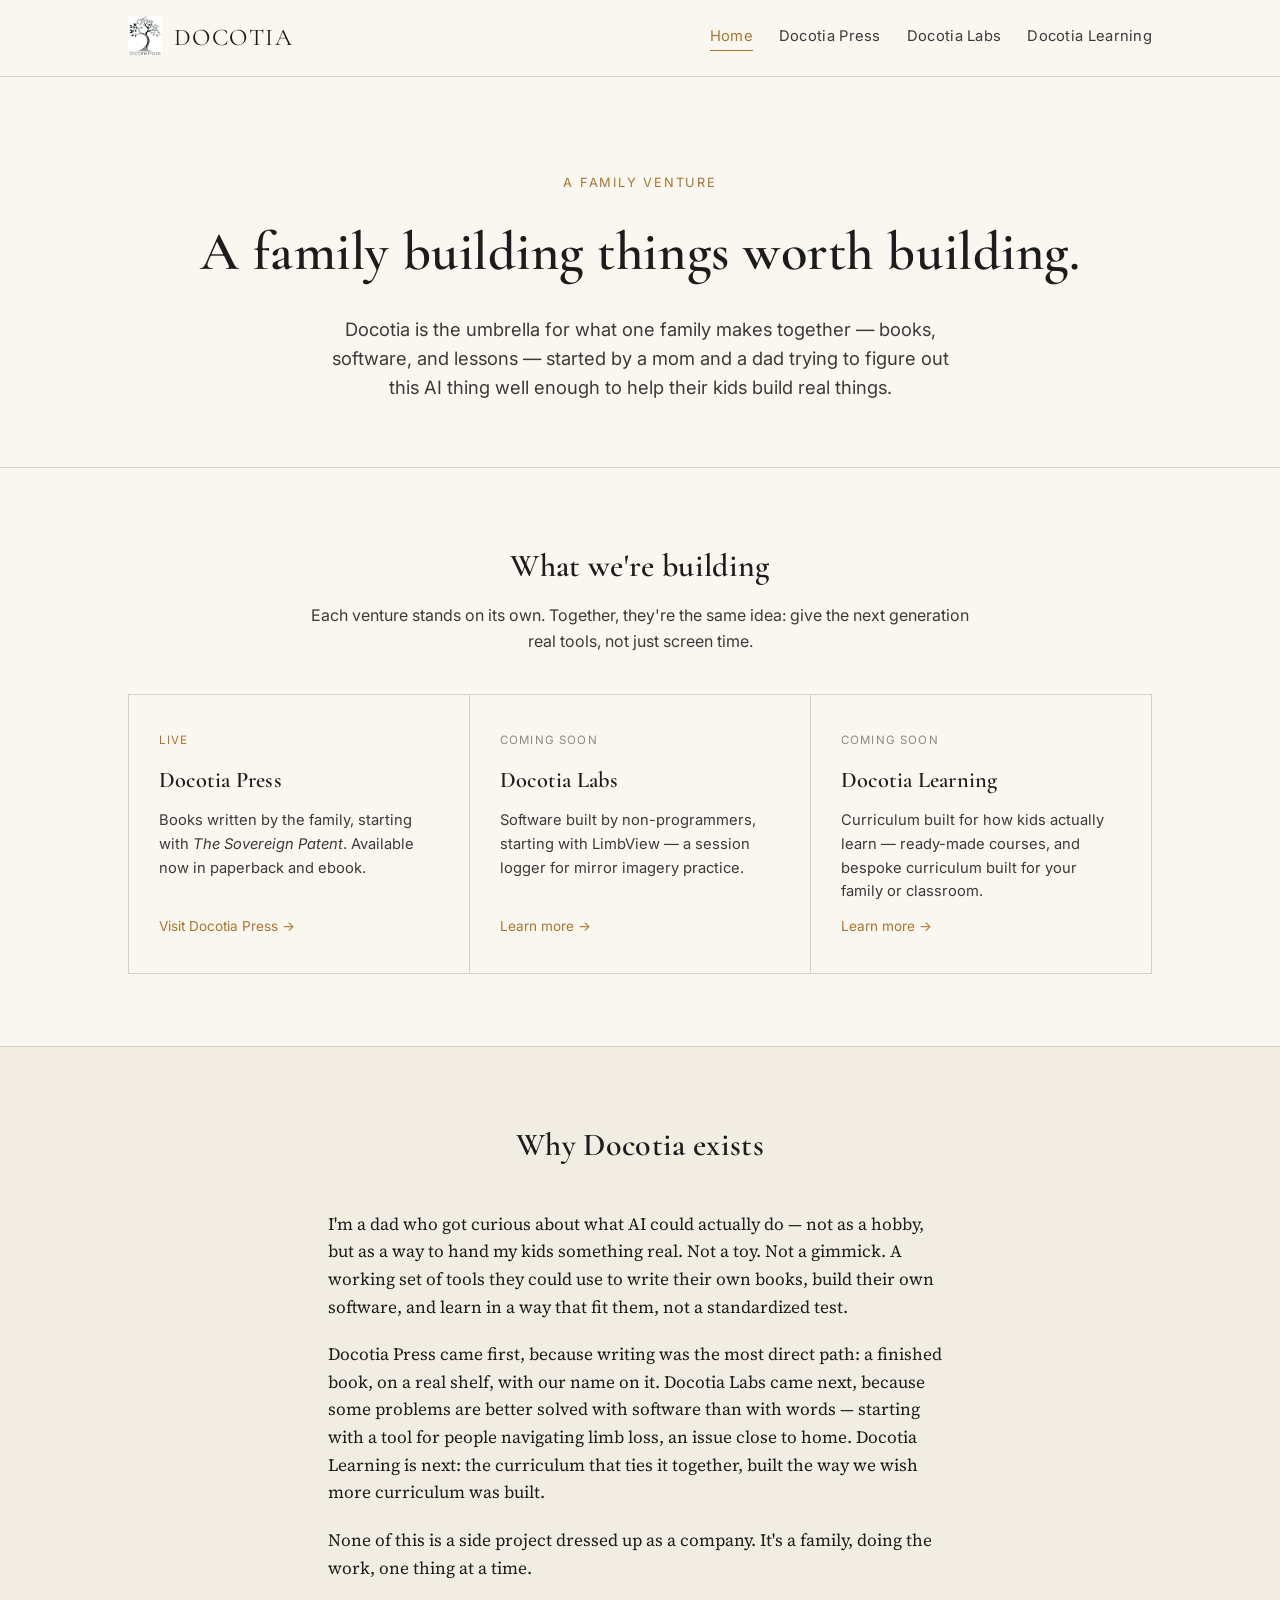
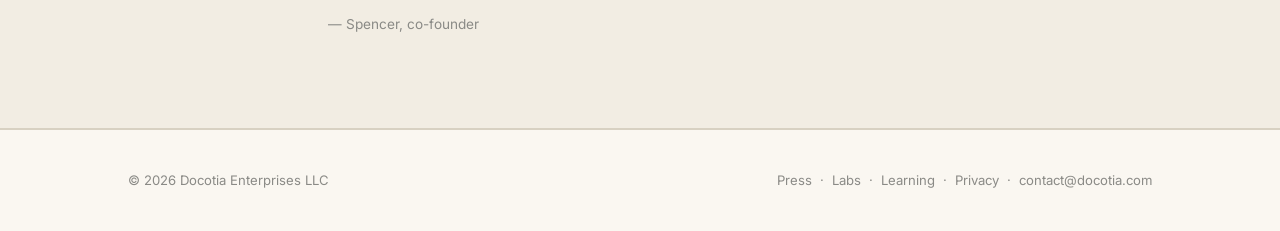
==== index.html @ bf432c5d "Version style.css with a content hash to defeat stale caching The layout fix genuinely deployed but " ====
<!DOCTYPE html>
<html lang="en">
<head>
<meta charset="UTF-8">
<meta name="viewport" content="width=device-width, initial-scale=1.0">
<title>Docotia &mdash; A family building things worth building</title>
<meta name="description" content="Docotia is a family venture: books, apps, and curriculum built by a mom and a dad and their kids, one project at a time.">
<link rel="preconnect" href="https://fonts.googleapis.com">
<link href="https://fonts.googleapis.com/css2?family=Cormorant+Garamond:wght@500;600;700&family=Source+Serif+4:opsz,wght@8..60,400;8..60,600&family=Inter:wght@400;500;600&display=swap" rel="stylesheet">
<link rel="stylesheet" href="style.css?v=16d1c15c">
</head>
<body>

<header class="site">
  <div class="bar">
    <div class="brand">
      <div class="mark"><img src="assets/docotia-press-logo.png" alt="Docotia"></div>
      <span class="name">Docotia</span>
    </div>
    <button class="menu-toggle" id="menuToggle" aria-label="Toggle menu" aria-expanded="false">
      <span></span><span></span><span></span>
    </button>
    <nav class="primary" id="primaryNav">
      <a href="index.html" class="active">Home</a>
      <a href="press.html">Docotia Press</a>
      <a href="labs.html">Docotia Labs</a>
      <a href="learning.html">Docotia Learning</a>
    </nav>
  </div>
</header>

<section class="hero">
  <div class="wrap">
    <span class="tag">A family venture</span>
    <h1>A family building things worth building.</h1>
    <p class="lede">Docotia is the umbrella for what one family makes together &mdash; books, software, and lessons &mdash; started by a mom and a dad trying to figure out this AI thing well enough to help their kids build real things.</p>
  </div>
</section>

<section>
  <div class="wrap">
    <div class="section-head">
      <h2>What we're building</h2>
      <p>Each venture stands on its own. Together, they're the same idea: give the next generation real tools, not just screen time.</p>
    </div>
    <div class="ventures">
      <div class="venture">
        <span class="status live">Live</span>
        <h3>Docotia Press</h3>
        <p>Books written by the family, starting with <em>The Sovereign Patent</em>. Available now in paperback and ebook.</p>
        <a class="go" href="press.html">Visit Docotia Press &rarr;</a>
      </div>
      <div class="venture">
        <span class="status">Coming soon</span>
        <h3>Docotia Labs</h3>
        <p>Software built by non-programmers, starting with LimbView &mdash; a session logger for mirror imagery practice.</p>
        <a class="go" href="labs.html">Learn more &rarr;</a>
      </div>
      <div class="venture">
        <span class="status">Coming soon</span>
        <h3>Docotia Learning</h3>
        <p>Curriculum built for how kids actually learn &mdash; ready-made courses, and bespoke curriculum built for your family or classroom.</p>
        <a class="go" href="learning.html">Learn more &rarr;</a>
      </div>
    </div>
  </div>
</section>

<section class="alt">
  <div class="wrap story">
    <div class="section-head">
      <h2>Why Docotia exists</h2>
    </div>
    <p>I'm a dad who got curious about what AI could actually do &mdash; not as a hobby, but as a way to hand my kids something real. Not a toy. Not a gimmick. A working set of tools they could use to write their own books, build their own software, and learn in a way that fit them, not a standardized test.</p>
    <p>Docotia Press came first, because writing was the most direct path: a finished book, on a real shelf, with our name on it. Docotia Labs came next, because some problems are better solved with software than with words &mdash; starting with a tool for people navigating limb loss, an issue close to home. Docotia Learning is next: the curriculum that ties it together, built the way we wish more curriculum was built.</p>
    <p>None of this is a side project dressed up as a company. It's a family, doing the work, one thing at a time.</p>
    <p class="signoff">&mdash; Spencer, co-founder</p>
  </div>
</section>

<footer class="site">
  <div class="wrap">
    <span>&copy; 2026 Docotia Enterprises LLC</span>
    <span>
      <a href="press.html">Press</a> &nbsp;&middot;&nbsp;
      <a href="labs.html">Labs</a> &nbsp;&middot;&nbsp;
      <a href="learning.html">Learning</a> &nbsp;&middot;&nbsp;
      <a href="privacy.html">Privacy</a> &nbsp;&middot;&nbsp;
      <a href="mailto:contact@docotia.com">contact@docotia.com</a>
    </span>
  </div>
</footer>

<script>
const menuToggle = document.getElementById('menuToggle');
const primaryNav = document.getElementById('primaryNav');
menuToggle.addEventListener('click', () => {
  const isOpen = primaryNav.classList.toggle('open');
  menuToggle.classList.toggle('open', isOpen);
  menuToggle.setAttribute('aria-expanded', isOpen);
});
primaryNav.querySelectorAll('a').forEach(a => a.addEventListener('click', () => {
  primaryNav.classList.remove('open');
  menuToggle.classList.remove('open');
  menuToggle.setAttribute('aria-expanded', 'false');
}));
</script>
</body>
</html>
---- style.css ----
:root{
  --paper:#faf7f1;
  --paper-dim:#f2ede3;
  --ink:#1c1c1c;
  --ink-soft:#3a3a38;
  --line:#d8d1c2;
  --gray:#8a8a86;
  --gold:#a9752f;
  --gold-dim:#c79a5c;
  --max:1080px;
}

*{box-sizing:border-box;}
html{scroll-behavior:smooth;}
body{
  margin:0;
  background:var(--paper);
  color:var(--ink);
  font-family:'Source Serif 4','Georgia',serif;
  line-height:1.6;
  -webkit-font-smoothing:antialiased;
}
h1,h2,h3,.wordmark{
  font-family:'Cormorant Garamond','Georgia',serif;
  font-weight:600;
  letter-spacing:.01em;
}
.sans{font-family:'Inter','Helvetica Neue',sans-serif;}
a{color:var(--gold);text-decoration:none;}
a:hover{color:var(--ink);}
img{max-width:100%;display:block;}

.wrap{max-width:var(--max);margin:0 auto;padding:0 28px;}

/* ---- Header ---- */
header.site{
  border-bottom:1px solid var(--line);
  background:var(--paper);
  position:sticky;top:0;z-index:20;
}
header.site .bar{
  display:flex;align-items:center;justify-content:space-between;
  padding:16px 28px;max-width:var(--max);margin:0 auto;
}
.brand{display:flex;align-items:center;gap:12px;}
.brand .mark{
  width:34px;height:44px;overflow:hidden;position:relative;
}
.brand .mark img{
  width:34px;height:auto;position:absolute;top:-1px;left:0;
}
.brand .name{
  font-family:'Cormorant Garamond',serif;
  font-size:1.5rem;letter-spacing:.06em;
  text-transform:uppercase;color:var(--ink);
}
nav.primary{display:flex;gap:26px;font-family:'Inter',sans-serif;font-size:.92rem;letter-spacing:.02em;}
nav.primary a{color:var(--ink-soft);}
nav.primary a.active{color:var(--gold);border-bottom:1px solid var(--gold);padding-bottom:2px;}

.menu-toggle{
  display:none;
  background:none;border:none;cursor:pointer;
  width:40px;height:40px;
  padding:8px;
  flex-direction:column;justify-content:center;gap:5px;
}
.menu-toggle span{
  display:block;height:2px;width:100%;background:var(--ink);
  transition:transform .2s ease, opacity .2s ease;
}
.menu-toggle.open span:nth-child(1){transform:translateY(7px) rotate(45deg);}
.menu-toggle.open span:nth-child(2){opacity:0;}
.menu-toggle.open span:nth-child(3){transform:translateY(-7px) rotate(-45deg);}

@media (max-width:720px){
  .menu-toggle{display:flex;}
  nav.primary{
    position:fixed;top:67px;left:0;right:0;bottom:0;
    background:var(--paper);
    flex-direction:column;
    gap:0;
    padding:8px 0;
    transform:translateY(-8px);
    opacity:0;
    visibility:hidden;
    pointer-events:none;
    transition:opacity .18s ease, transform .18s ease;
    z-index:19;
  }
  nav.primary.open{
    opacity:1;
    visibility:visible;
    pointer-events:auto;
    transform:translateY(0);
  }
  nav.primary a{
    padding:18px 28px;
    border-bottom:1px solid var(--line);
    font-size:1.05rem;
  }
  nav.primary a.active{border-bottom:1px solid var(--line);}
}

/* ---- Hero ---- */
.hero{
  padding:96px 0 64px;
  text-align:center;
  border-bottom:1px solid var(--line);
}
.hero .mark-big{width:120px;margin:0 auto 28px;}
.hero h1{
  font-size:clamp(2.2rem,5vw,3.4rem);
  margin:0 0 18px;
  color:var(--ink);
}
.hero p.lede{
  font-family:'Inter',sans-serif;
  font-size:1.15rem;
  color:var(--ink-soft);
  max-width:640px;margin:0 auto;
}
.hero .tag{
  font-family:'Inter',sans-serif;
  font-size:.8rem;letter-spacing:.14em;text-transform:uppercase;
  color:var(--gold);margin-bottom:16px;display:block;
}

/* ---- Sections ---- */
section{padding:72px 0;}
section.alt{background:var(--paper-dim);border-top:1px solid var(--line);border-bottom:1px solid var(--line);}
.section-head{max-width:680px;margin:0 auto 40px;text-align:center;}
.section-head h2{font-size:2rem;margin:0 0 12px;}
.section-head p{font-family:'Inter',sans-serif;color:var(--ink-soft);margin:0;}

/* ---- Ventures grid (Home) ---- */
.ventures{
  display:grid;grid-template-columns:repeat(3,1fr);gap:1px;
  background:var(--line);border:1px solid var(--line);
}
.venture{
  background:var(--paper);padding:36px 30px;
  display:flex;flex-direction:column;gap:12px;
}
.venture h3{font-size:1.4rem;margin:0;}
.venture p{font-family:'Inter',sans-serif;font-size:.92rem;color:var(--ink-soft);margin:0;flex:1;}
.venture .status{
  font-family:'Inter',sans-serif;font-size:.72rem;letter-spacing:.1em;text-transform:uppercase;
  color:var(--gray);
}
.venture .status.live{color:var(--gold);}
.venture a.go{font-family:'Inter',sans-serif;font-size:.85rem;}

@media (max-width:820px){
  .ventures{grid-template-columns:1fr;}
}

/* ---- Story block ---- */
.story{max-width:680px;margin:0 auto;}
.story p{margin:0 0 20px;font-size:1.08rem;}
.story .signoff{
  font-family:'Inter',sans-serif;font-size:.85rem;color:var(--gray);
  margin-top:32px;
}

/* ---- Press page ---- */
.book-layout{
  display:grid;grid-template-columns:280px 1fr;gap:56px;align-items:start;
}
.book-cover{
  border:1px solid var(--line);padding:18px;background:#fff;
}
.book-cover img{width:100%;}
.book-meta{font-family:'Inter',sans-serif;}
.book-meta h2{font-family:'Cormorant Garamond',serif;font-size:2.4rem;margin:0 0 4px;}
.book-meta .by{color:var(--gray);margin-bottom:22px;font-size:.95rem;}
.book-meta p{font-size:1rem;color:var(--ink-soft);}
.buy-row{display:flex;gap:14px;margin:26px 0 8px;flex-wrap:wrap;}
.btn{
  font-family:'Inter',sans-serif;font-size:.85rem;letter-spacing:.03em;
  padding:12px 22px;border:1px solid var(--ink);color:var(--ink);
  transition:.15s ease;
}
.btn:hover{background:var(--ink);color:var(--paper);}
.btn.primary{background:var(--gold);border-color:var(--gold);color:#fff;}
.btn.primary:hover{background:var(--ink);border-color:var(--ink);}

.video-wrap{
  position:relative;padding-bottom:56.25%;height:0;overflow:hidden;
  border:1px solid var(--line);margin-top:56px;
}
.video-wrap iframe{position:absolute;top:0;left:0;width:100%;height:100%;border:0;}

@media (max-width:760px){
  .book-layout{grid-template-columns:1fr;}
  .book-cover{max-width:240px;margin:0 auto;}
}

/* ---- App page: portrait video beside intro copy ---- */
.app-layout{
  display:grid;grid-template-columns:clamp(340px,50%,560px) 1fr;gap:48px;align-items:start;
}
/* Size a 9:16 video to the larger of the column width and a height that
   still fits on screen, so the whole clip is visible without scrolling. */
.video-portrait{
  position:relative;
  aspect-ratio:9/16;
  width:min(100%, calc(84vh * 0.5625));
  margin:0 auto;
  overflow:hidden;
  border:1px solid var(--line);background:#000;
}
.video-portrait iframe{position:absolute;top:0;left:0;width:100%;height:100%;border:0;}
.video-caption{
  font-family:'Inter',sans-serif;font-size:.8rem;color:var(--gray);
  margin:12px 0 0;text-align:center;
}

@media (max-width:860px){
  .app-layout{grid-template-columns:1fr;gap:36px;}
  .video-portrait{max-width:420px;margin:0 auto;}
}

/* ---- Coming soon pages ---- */
.coming-soon{
  text-align:center;padding:100px 0;
}
.coming-soon .mark-big{width:100px;margin:0 auto 30px;opacity:.9;}
.coming-soon .tag{
  font-family:'Inter',sans-serif;font-size:.78rem;letter-spacing:.16em;text-transform:uppercase;
  color:var(--gold);display:block;margin-bottom:18px;
}
.coming-soon h1{font-size:2.6rem;margin:0 0 16px;}
.coming-soon p{font-family:'Inter',sans-serif;color:var(--ink-soft);max-width:560px;margin:0 auto 30px;}
.notify{
  font-family:'Inter',sans-serif;font-size:.9rem;color:var(--gray);
  border-top:1px solid var(--line);padding-top:24px;margin-top:24px;display:inline-block;
}

/* ---- Context / quote block ---- */
.context-block{max-width:680px;margin:0 auto;text-align:left;}
.context-block h2{font-size:1.7rem;margin:0 0 18px;text-align:center;}
.context-block p{margin:0 0 18px;}
.context-block blockquote{
  margin:28px 0;padding:20px 26px;
  border-left:3px solid var(--gold);
  background:var(--paper-dim);
  font-style:italic;color:var(--ink-soft);
}
.context-block blockquote p{margin:0 0 10px;}
.context-block blockquote p:last-child{margin-bottom:0;}
.context-block .attribution{
  font-family:'Inter',sans-serif;font-size:.82rem;color:var(--gray);
  font-style:normal;text-align:right;display:block;margin-top:12px;
}
.context-block .cite-link{color:var(--gold);}

/* ---- Footer ---- */
footer.site{
  border-top:1px solid var(--line);
  padding:40px 0;
  font-family:'Inter',sans-serif;font-size:.82rem;color:var(--gray);
}
footer.site .wrap{display:flex;justify-content:space-between;align-items:center;flex-wrap:wrap;gap:14px;}
footer.site a{color:var(--gray);}
footer.site a:hover{color:var(--ink);}
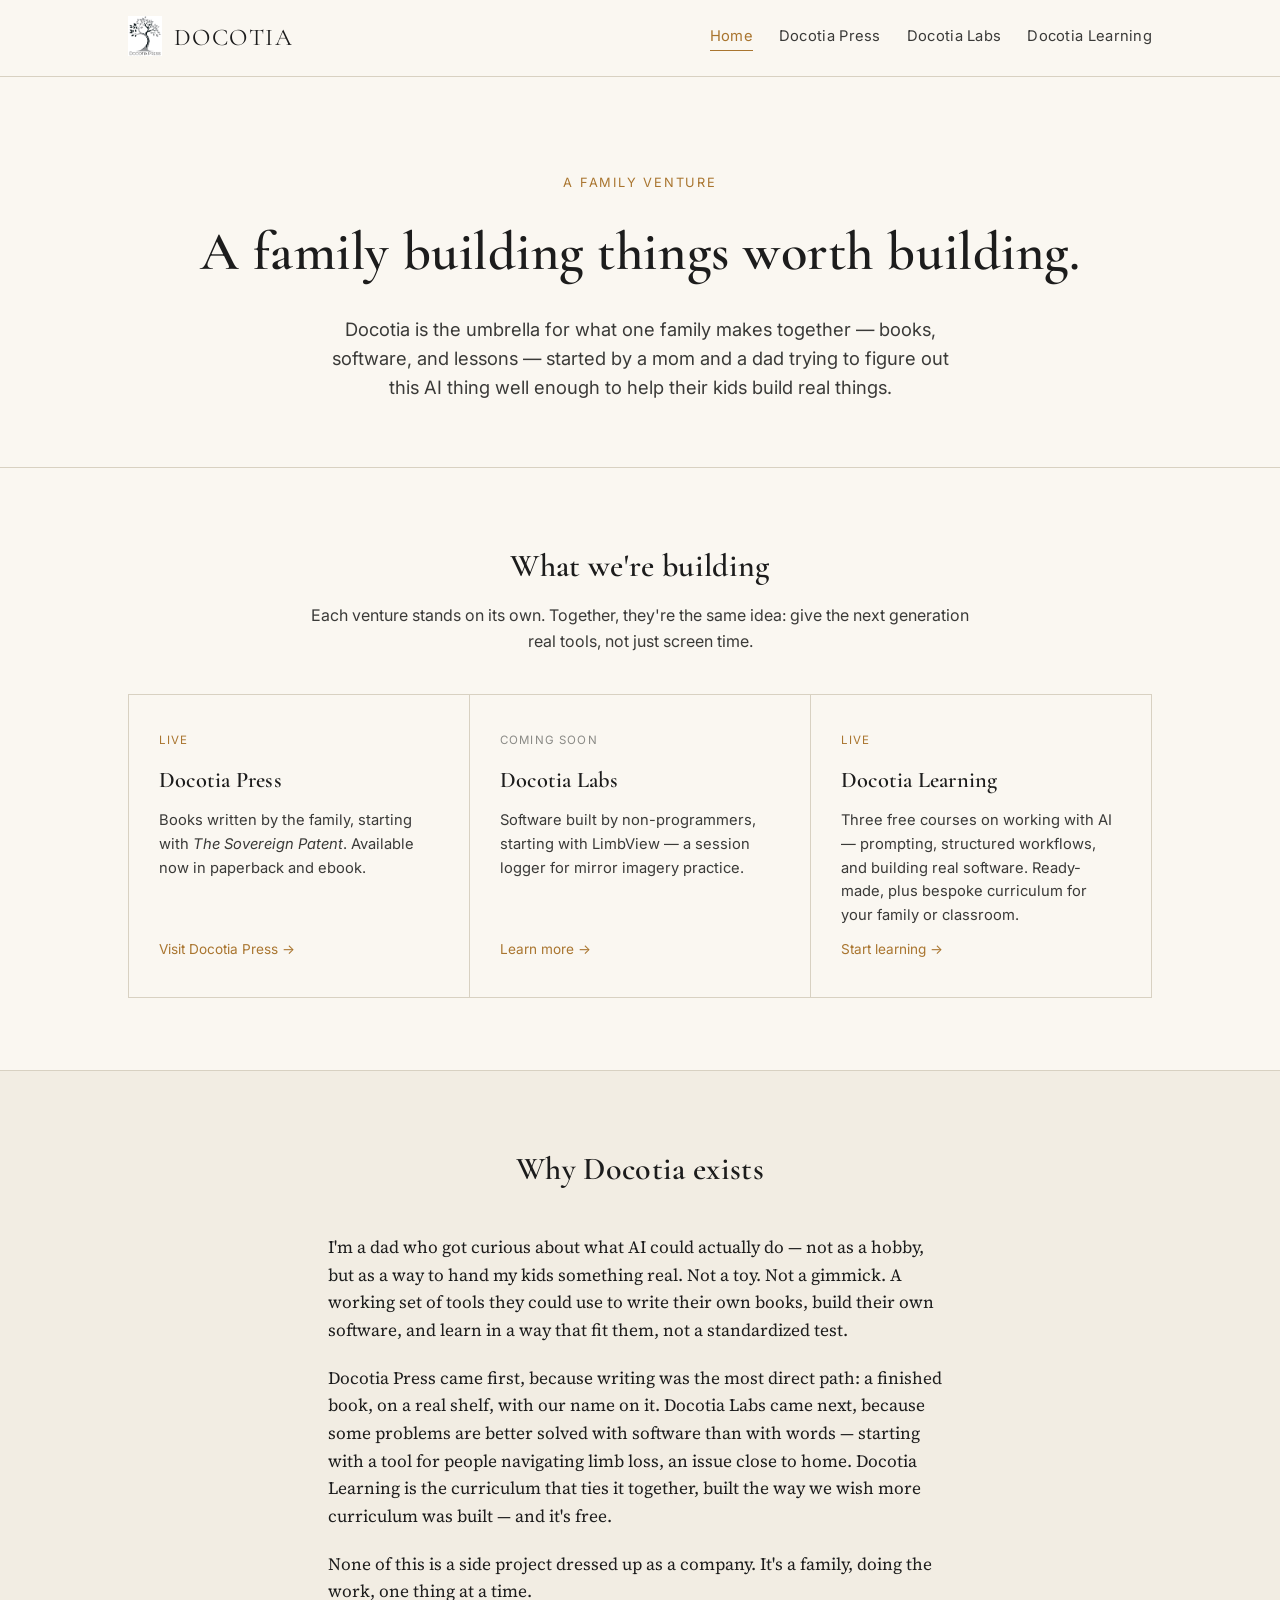
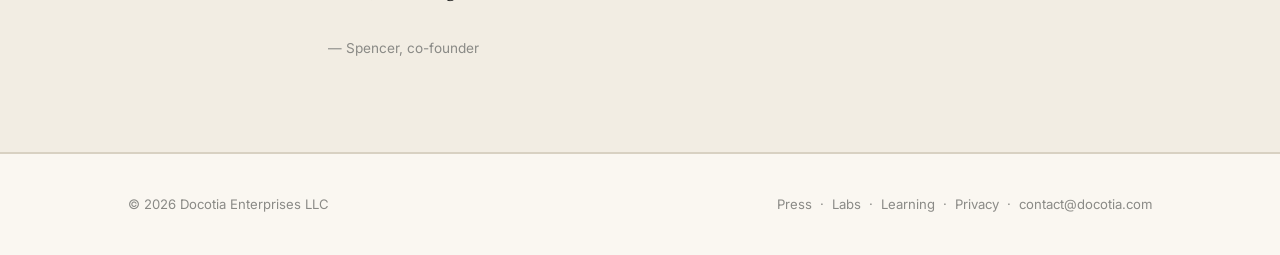
==== commit 10516b33: "Mark Docotia Learning as Live on the home page - Status badge changed from Coming soon to Live - Car" ====
--- a/index.html
+++ b/index.html
@@ -7,7 +7,7 @@
 <meta name="description" content="Docotia is a family venture: books, apps, and curriculum built by a mom and a dad and their kids, one project at a time.">
 <link rel="preconnect" href="https://fonts.googleapis.com">
 <link href="https://fonts.googleapis.com/css2?family=Cormorant+Garamond:wght@500;600;700&family=Source+Serif+4:opsz,wght@8..60,400;8..60,600&family=Inter:wght@400;500;600&display=swap" rel="stylesheet">
-<link rel="stylesheet" href="style.css?v=16d1c15c">
+<link rel="stylesheet" href="style.css?v=c7f7449a">
 </head>
 <body>
 
@@ -24,7 +24,7 @@
       <a href="index.html" class="active">Home</a>
       <a href="press.html">Docotia Press</a>
       <a href="labs.html">Docotia Labs</a>
-      <a href="learning.html">Docotia Learning</a>
+      <a href="learn/index.html">Docotia Learning</a>
     </nav>
   </div>
 </header>
@@ -57,10 +57,10 @@
         <a class="go" href="labs.html">Learn more &rarr;</a>
       </div>
       <div class="venture">
-        <span class="status">Coming soon</span>
+        <span class="status live">Live</span>
         <h3>Docotia Learning</h3>
-        <p>Curriculum built for how kids actually learn &mdash; ready-made courses, and bespoke curriculum built for your family or classroom.</p>
-        <a class="go" href="learning.html">Learn more &rarr;</a>
+        <p>Three free courses on working with AI &mdash; prompting, structured workflows, and building real software. Ready-made, plus bespoke curriculum for your family or classroom.</p>
+        <a class="go" href="learn/index.html">Start learning &rarr;</a>
       </div>
     </div>
   </div>
@@ -72,7 +72,7 @@
       <h2>Why Docotia exists</h2>
     </div>
     <p>I'm a dad who got curious about what AI could actually do &mdash; not as a hobby, but as a way to hand my kids something real. Not a toy. Not a gimmick. A working set of tools they could use to write their own books, build their own software, and learn in a way that fit them, not a standardized test.</p>
-    <p>Docotia Press came first, because writing was the most direct path: a finished book, on a real shelf, with our name on it. Docotia Labs came next, because some problems are better solved with software than with words &mdash; starting with a tool for people navigating limb loss, an issue close to home. Docotia Learning is next: the curriculum that ties it together, built the way we wish more curriculum was built.</p>
+    <p>Docotia Press came first, because writing was the most direct path: a finished book, on a real shelf, with our name on it. Docotia Labs came next, because some problems are better solved with software than with words &mdash; starting with a tool for people navigating limb loss, an issue close to home. Docotia Learning is the curriculum that ties it together, built the way we wish more curriculum was built &mdash; and it's free.</p>
     <p>None of this is a side project dressed up as a company. It's a family, doing the work, one thing at a time.</p>
     <p class="signoff">&mdash; Spencer, co-founder</p>
   </div>
@@ -84,7 +84,7 @@
     <span>
       <a href="press.html">Press</a> &nbsp;&middot;&nbsp;
       <a href="labs.html">Labs</a> &nbsp;&middot;&nbsp;
-      <a href="learning.html">Learning</a> &nbsp;&middot;&nbsp;
+      <a href="learn/index.html">Learning</a> &nbsp;&middot;&nbsp;
       <a href="privacy.html">Privacy</a> &nbsp;&middot;&nbsp;
       <a href="mailto:contact@docotia.com">contact@docotia.com</a>
     </span>
--- a/style.css
+++ b/style.css
@@ -198,15 +198,18 @@
 
 /* ---- App page: portrait video beside intro copy ---- */
 .app-layout{
-  display:grid;grid-template-columns:clamp(340px,50%,560px) 1fr;gap:48px;align-items:start;
-}
-/* Size a 9:16 video to the larger of the column width and a height that
-   still fits on screen, so the whole clip is visible without scrolling. */
+  display:grid;grid-template-columns:auto 1fr;gap:48px;align-items:start;
+}
+/* A 9:16 video's width is always 0.5625x its height, so in a side-by-side
+   layout it is height-limited: sizing by column width alone makes it taller
+   than the screen. Size it by viewport height instead, but clamp a floor and
+   ceiling so it is never unusably small on a short window and never absurdly
+   wide on a tall one. The `auto` grid column then shrinks to the video, so
+   there is no dead gap between the video and the copy. */
 .video-portrait{
   position:relative;
   aspect-ratio:9/16;
-  width:min(100%, calc(84vh * 0.5625));
-  margin:0 auto;
+  width:clamp(380px, calc(84vh * 0.5625), 560px);
   overflow:hidden;
   border:1px solid var(--line);background:#000;
 }
@@ -216,9 +219,9 @@
   margin:12px 0 0;text-align:center;
 }
 
-@media (max-width:860px){
+@media (max-width:900px){
   .app-layout{grid-template-columns:1fr;gap:36px;}
-  .video-portrait{max-width:420px;margin:0 auto;}
+  .video-portrait{width:clamp(300px, 84vw, 440px);margin:0 auto;}
 }
 
 /* ---- Coming soon pages ---- */
@@ -264,3 +267,124 @@
 footer.site .wrap{display:flex;justify-content:space-between;align-items:center;flex-wrap:wrap;gap:14px;}
 footer.site a{color:var(--gray);}
 footer.site a:hover{color:var(--ink);}
+
+/* ---- Learning hub ---- */
+.learning-hero{
+  text-align:center;padding:80px 0 56px;
+  border-bottom:1px solid var(--line);
+}
+.learning-hero .tag{
+  font-family:'Inter',sans-serif;font-size:.78rem;letter-spacing:.16em;
+  text-transform:uppercase;color:var(--gold);display:block;margin-bottom:16px;
+}
+.learning-hero h1{font-size:clamp(2rem,4.5vw,3rem);margin:0 0 16px;}
+.learning-hero p{
+  font-family:'Inter',sans-serif;color:var(--ink-soft);
+  max-width:620px;margin:0 auto;font-size:1.05rem;
+}
+.course-cards{
+  display:grid;grid-template-columns:repeat(3,1fr);gap:24px;
+  max-width:var(--max);margin:0 auto;padding:56px 28px;
+}
+.course-card{
+  border:1px solid var(--line);background:var(--paper);
+  padding:32px 28px;display:flex;flex-direction:column;gap:14px;
+  transition:border-color .15s ease;
+}
+.course-card:hover{border-color:var(--gold);}
+.course-card .num{
+  font-family:'Inter',sans-serif;font-size:.72rem;letter-spacing:.12em;
+  text-transform:uppercase;color:var(--gold);
+}
+.course-card h3{font-size:1.35rem;margin:0;}
+.course-card p{
+  font-family:'Inter',sans-serif;font-size:.9rem;color:var(--ink-soft);
+  margin:0;flex:1;
+}
+.course-card .meta{
+  font-family:'Inter',sans-serif;font-size:.78rem;color:var(--gray);
+  display:flex;justify-content:space-between;align-items:center;
+}
+.course-card a.go{
+  font-family:'Inter',sans-serif;font-size:.85rem;color:var(--gold);
+  text-decoration:none;
+}
+.course-card a.go:hover{color:var(--ink);}
+@media (max-width:820px){
+  .course-cards{grid-template-columns:1fr;}
+}
+
+/* ---- Course page ---- */
+.course-header{
+  text-align:center;padding:72px 0 48px;
+  border-bottom:1px solid var(--line);
+}
+.course-header .tag{
+  font-family:'Inter',sans-serif;font-size:.75rem;letter-spacing:.14em;
+  text-transform:uppercase;color:var(--gold);display:block;margin-bottom:14px;
+}
+.course-header h1{font-size:clamp(1.8rem,4vw,2.6rem);margin:0 0 12px;}
+.course-header .subtitle{
+  font-family:'Inter',sans-serif;color:var(--ink-soft);
+  font-size:1.05rem;margin:0 0 8px;
+}
+.course-header .updated{
+  font-family:'Inter',sans-serif;font-size:.78rem;color:var(--gray);
+}
+.course-body{
+  max-width:720px;margin:0 auto;padding:48px 28px 72px;
+}
+.course-body h2{
+  font-size:1.5rem;margin:48px 0 16px;
+  padding-bottom:8px;border-bottom:1px solid var(--line);
+}
+.course-body h2:first-child{margin-top:0;}
+.course-body h3{
+  font-size:1.2rem;margin:32px 0 12px;
+}
+.course-body p{margin:0 0 16px;font-size:1.05rem;}
+.course-body ul,.course-body ol{
+  margin:0 0 16px;padding-left:24px;
+}
+.course-body li{margin-bottom:8px;}
+.course-body strong{font-weight:600;}
+.course-body em{font-style:italic;}
+.course-body a{color:var(--gold);text-decoration:underline;}
+.course-body a:hover{color:var(--ink);}
+.course-body hr{
+  border:none;border-top:1px solid var(--line);
+  margin:40px 0;
+}
+.course-body blockquote{
+  margin:24px 0;padding:16px 22px;
+  border-left:3px solid var(--gold);
+  background:var(--paper-dim);
+  font-style:italic;color:var(--ink-soft);
+}
+.course-body blockquote p{margin:0 0 8px;font-size:1rem;}
+.course-body blockquote p:last-child{margin-bottom:0;}
+.course-body .divider{
+  text-align:center;color:var(--line);
+  font-size:1.4rem;letter-spacing:.3em;
+  margin:40px 0;user-select:none;
+}
+.assignment{
+  border:1px solid var(--line);background:var(--paper-dim);
+  padding:24px 28px;margin:0 0 20px;
+}
+.assignment .label{
+  font-family:'Inter',sans-serif;font-size:.72rem;
+  letter-spacing:.12em;text-transform:uppercase;
+  color:var(--gold);display:block;margin-bottom:10px;
+}
+.assignment p:last-child{margin-bottom:0;}
+.tips-box{
+  border:1px solid var(--line);background:var(--paper-dim);
+  padding:24px 28px;margin:32px 0;
+}
+.tips-box h3{margin-top:0;}
+.tips-box ol{margin-bottom:0;}
+@media (max-width:720px){
+  .course-body{padding:36px 20px 56px;}
+  .course-body h2{font-size:1.3rem;}
+}
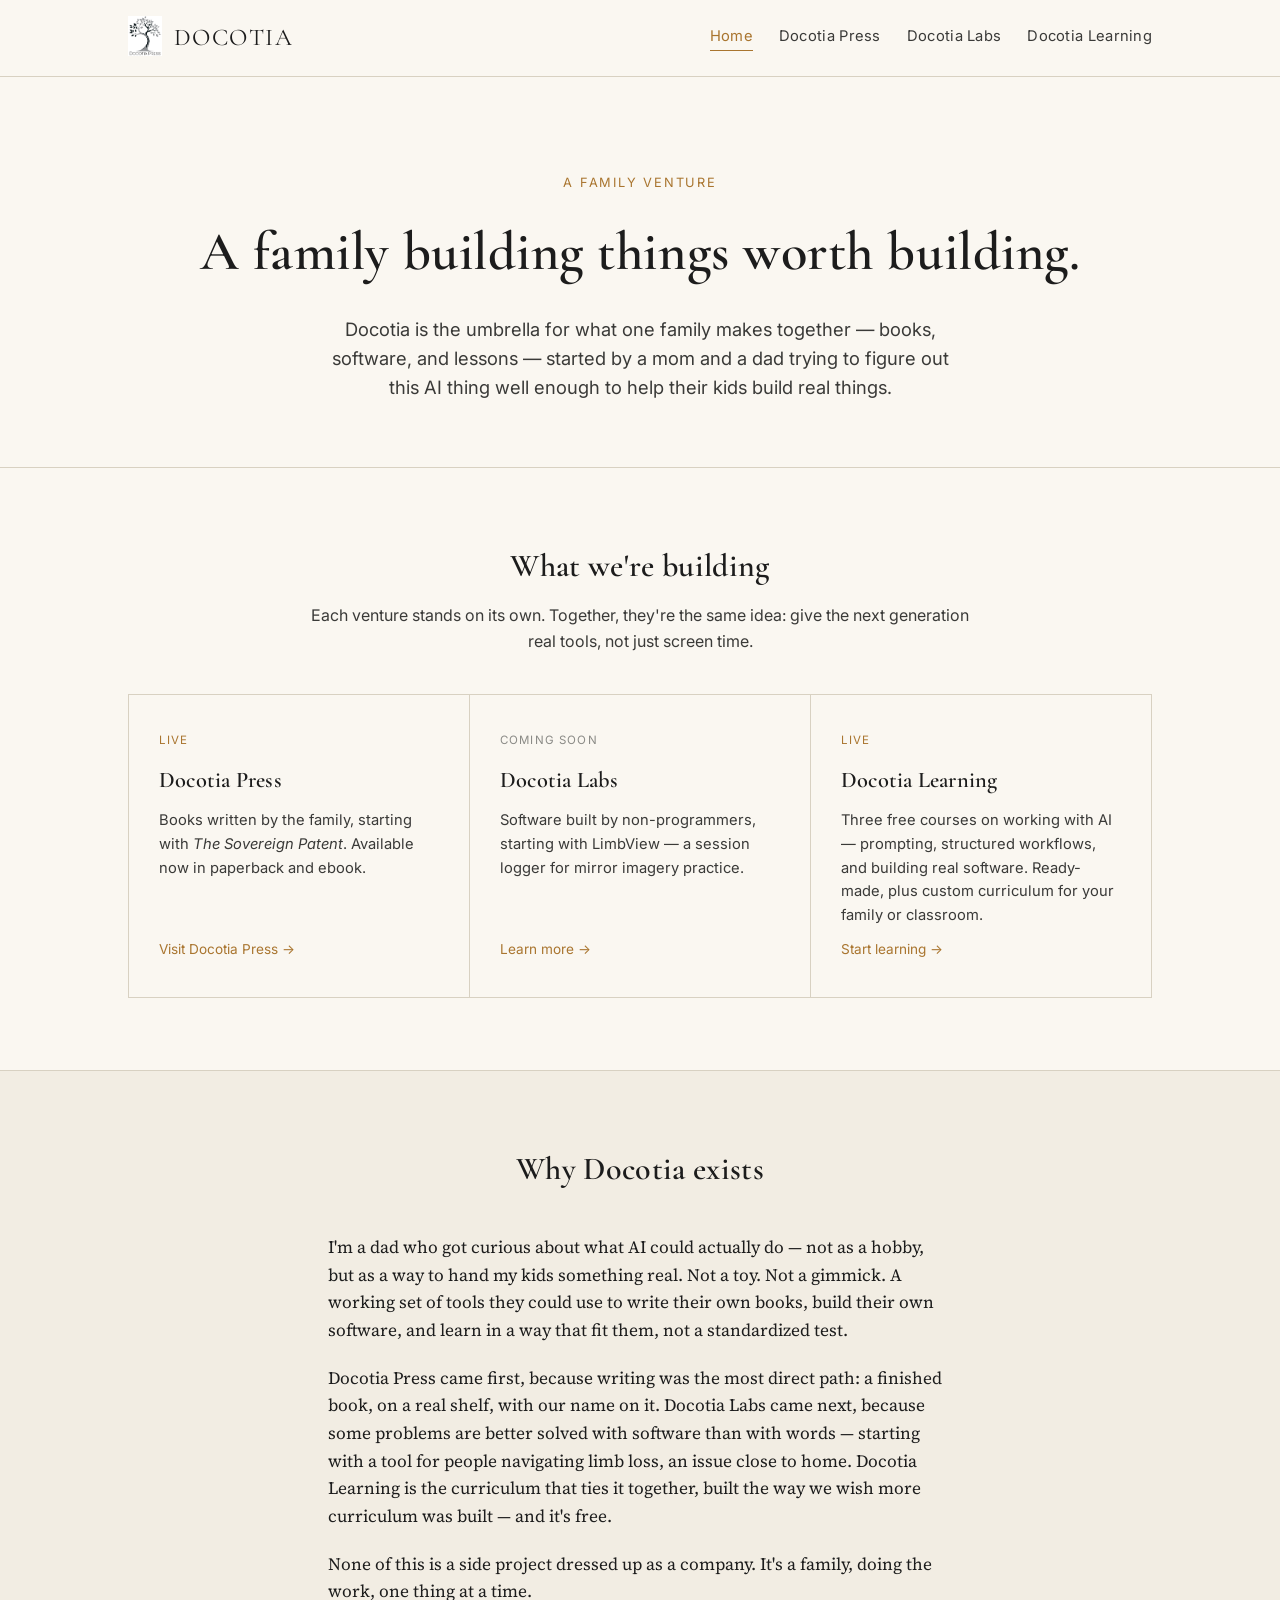
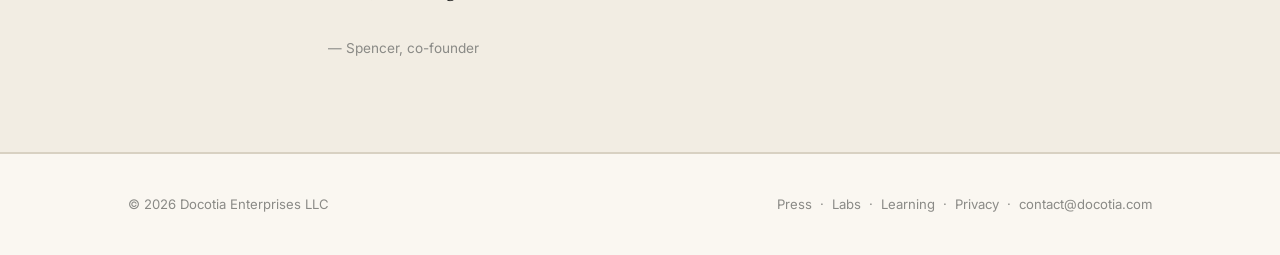
==== commit 7ff4b21b: "Rename 'bespoke curriculum' to 'custom curriculum' sitewide" ====
--- a/index.html
+++ b/index.html
@@ -59,7 +59,7 @@
       <div class="venture">
         <span class="status live">Live</span>
         <h3>Docotia Learning</h3>
-        <p>Three free courses on working with AI &mdash; prompting, structured workflows, and building real software. Ready-made, plus bespoke curriculum for your family or classroom.</p>
+        <p>Three free courses on working with AI &mdash; prompting, structured workflows, and building real software. Ready-made, plus custom curriculum for your family or classroom.</p>
         <a class="go" href="learn/index.html">Start learning &rarr;</a>
       </div>
     </div>
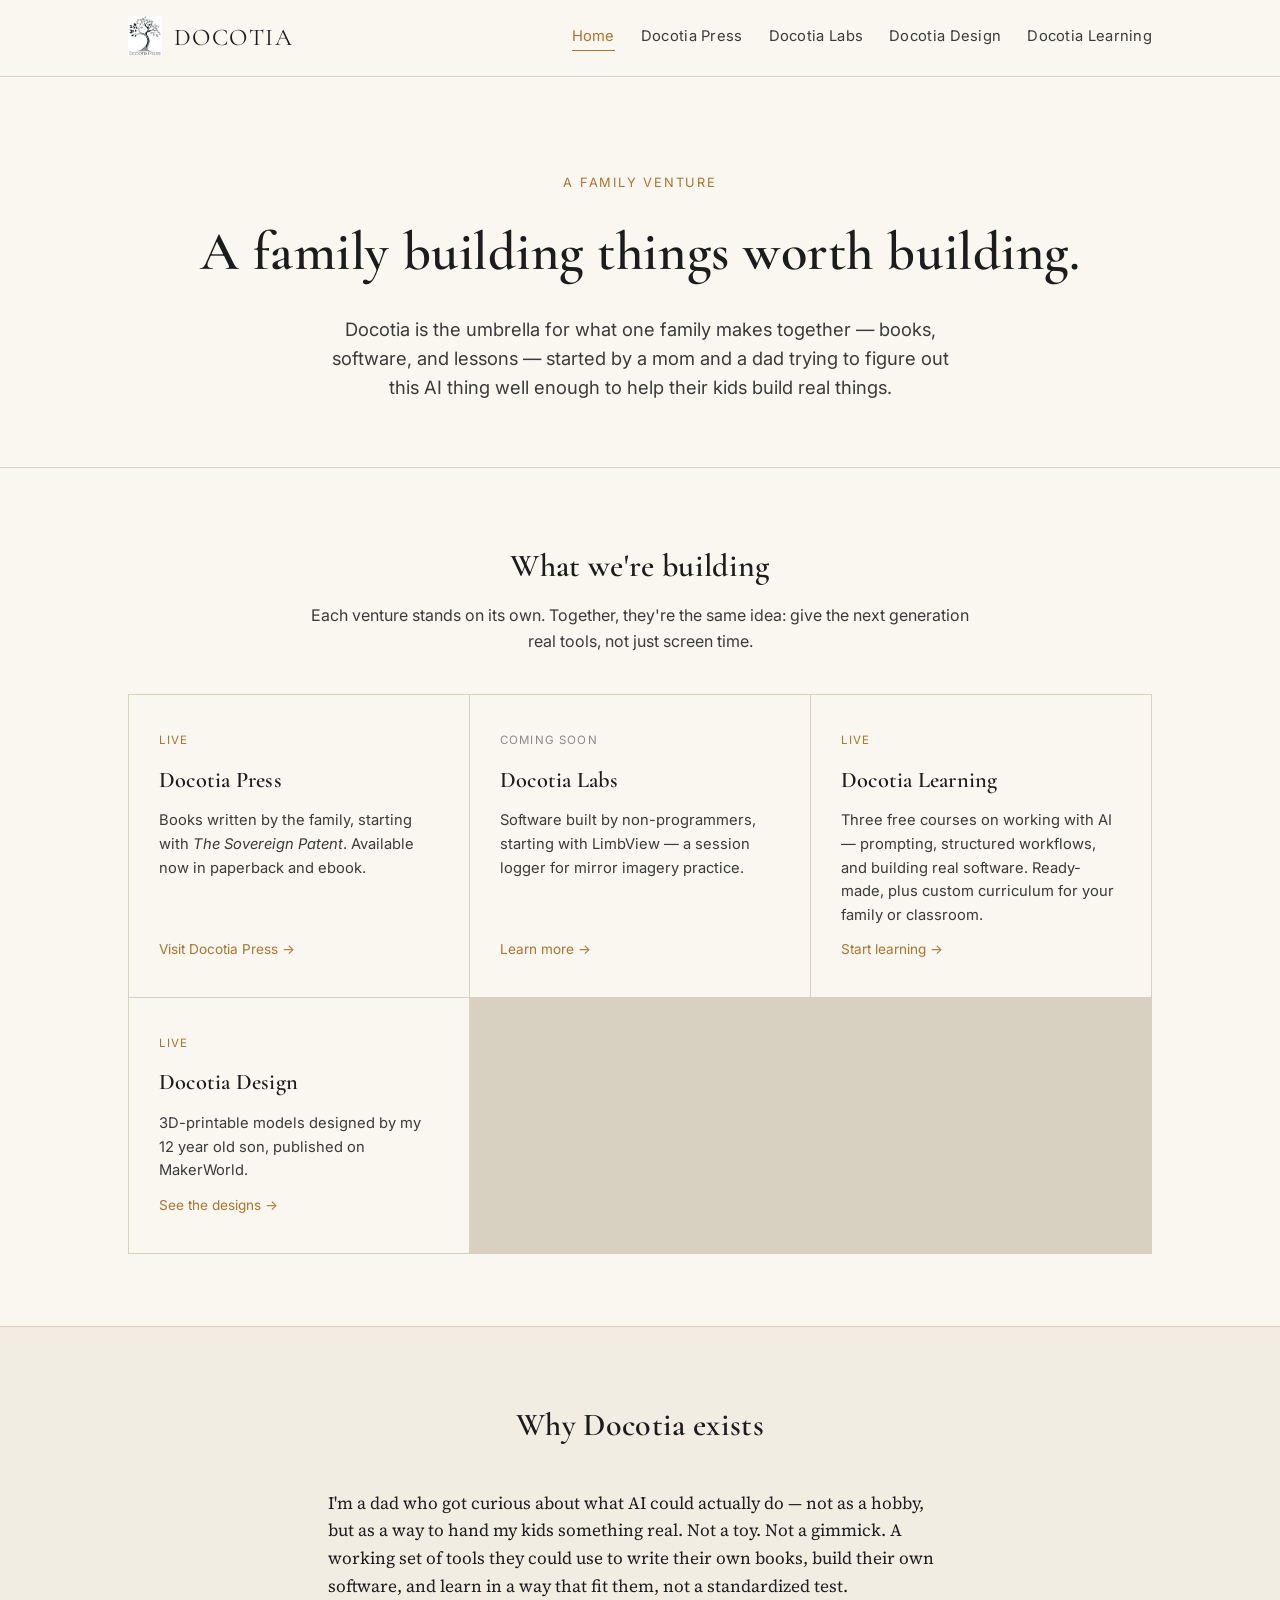
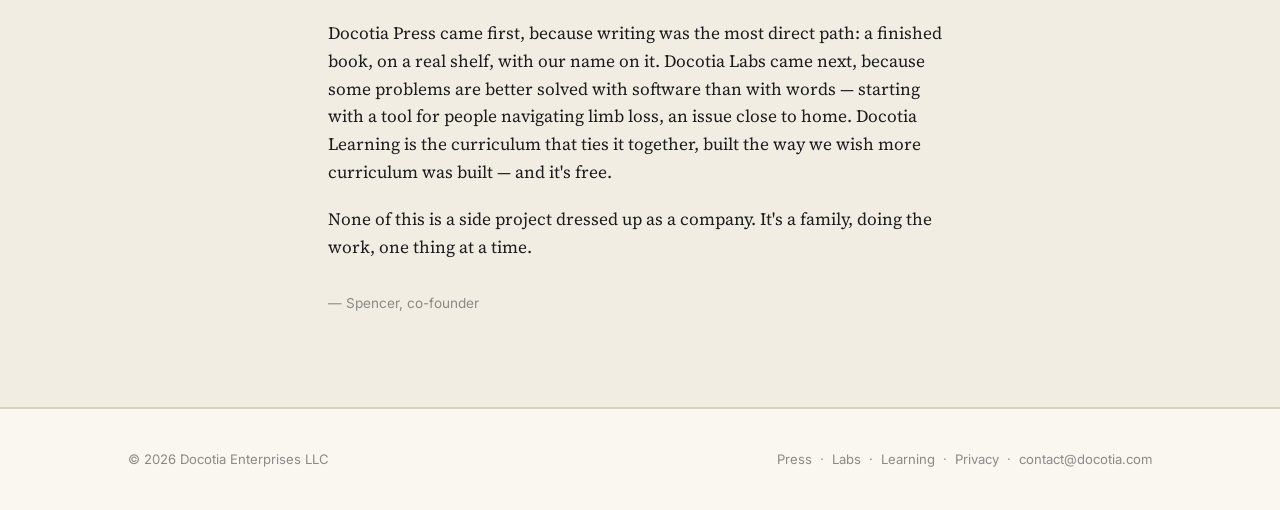
==== commit ff742ef3: "Add Docotia Design section with MakerWorld designs" ====
--- a/index.html
+++ b/index.html
@@ -24,6 +24,7 @@
       <a href="index.html" class="active">Home</a>
       <a href="press.html">Docotia Press</a>
       <a href="labs.html">Docotia Labs</a>
+      <a href="design.html">Docotia Design</a>
       <a href="learn/index.html">Docotia Learning</a>
     </nav>
   </div>
@@ -61,6 +62,12 @@
         <h3>Docotia Learning</h3>
         <p>Three free courses on working with AI &mdash; prompting, structured workflows, and building real software. Ready-made, plus custom curriculum for your family or classroom.</p>
         <a class="go" href="learn/index.html">Start learning &rarr;</a>
+      </div>
+      <div class="venture">
+        <span class="status live">Live</span>
+        <h3>Docotia Design</h3>
+        <p>3D-printable models designed by my 12 year old son, published on MakerWorld.</p>
+        <a class="go" href="design.html">See the designs &rarr;</a>
       </div>
     </div>
   </div>
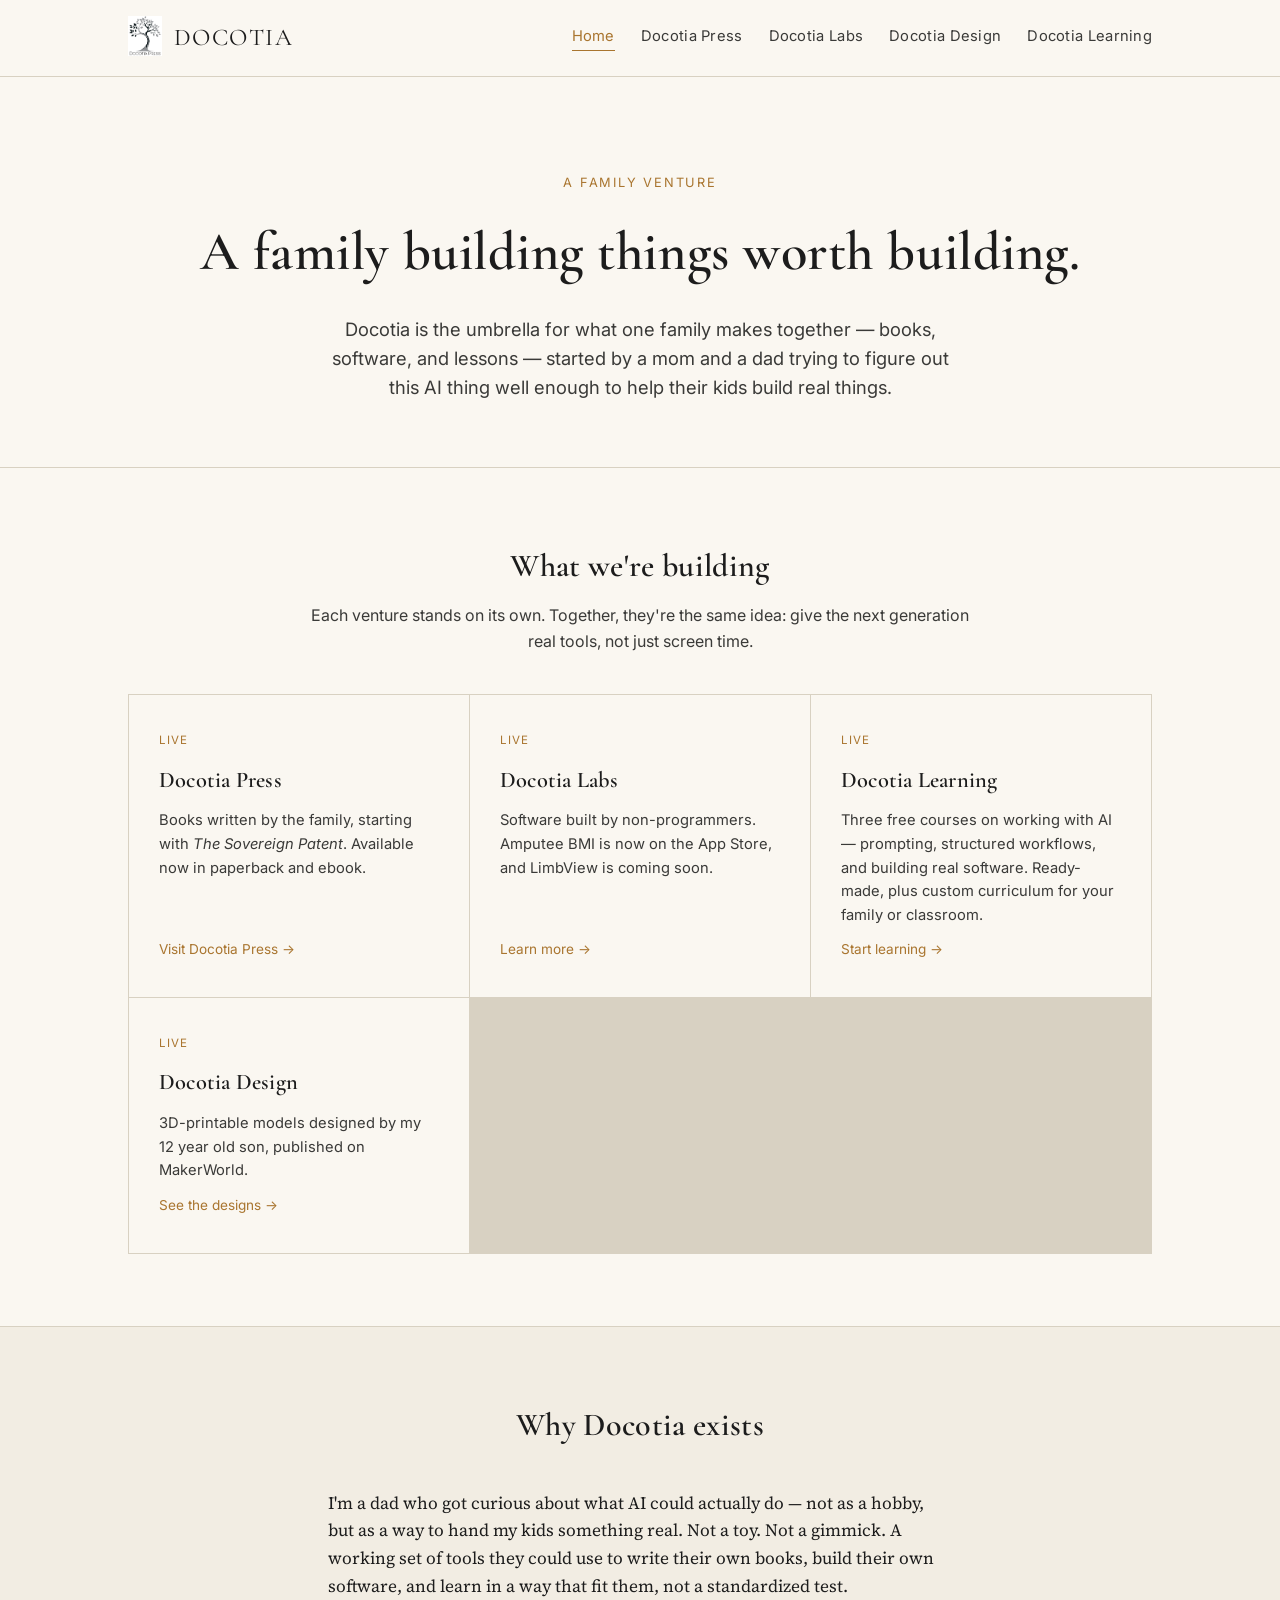
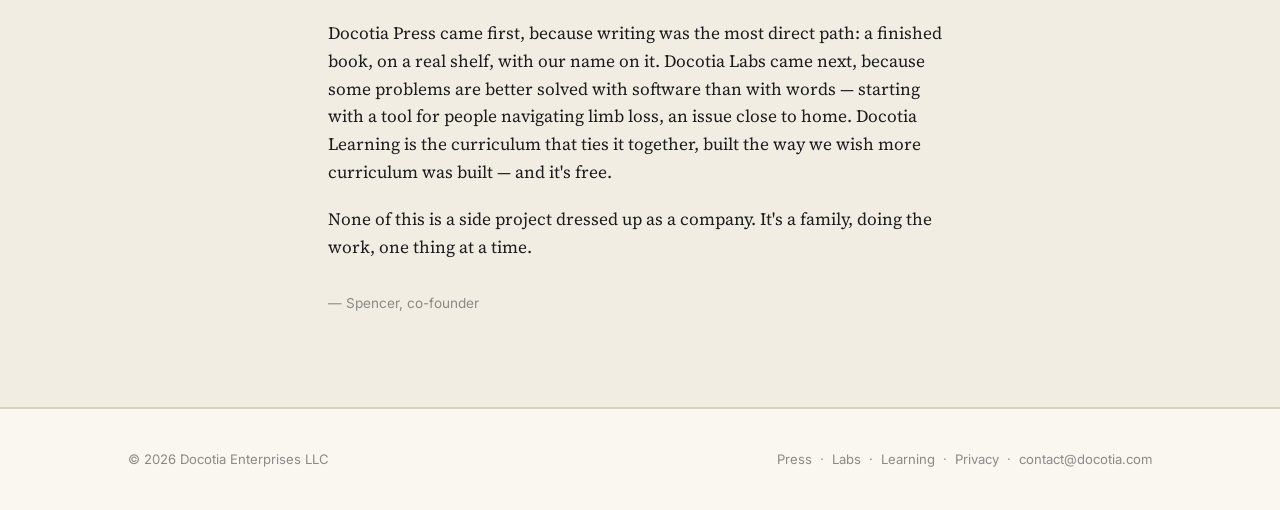
==== commit f4529f4b: "Labs live on home page; App Store listing card for Amputee BMI" ====
--- a/index.html
+++ b/index.html
@@ -52,9 +52,9 @@
         <a class="go" href="press.html">Visit Docotia Press &rarr;</a>
       </div>
       <div class="venture">
-        <span class="status">Coming soon</span>
+        <span class="status live">Live</span>
         <h3>Docotia Labs</h3>
-        <p>Software built by non-programmers, starting with LimbView &mdash; a session logger for mirror imagery practice.</p>
+        <p>Software built by non-programmers. Amputee BMI is now on the App Store, and LimbView is coming soon.</p>
         <a class="go" href="labs.html">Learn more &rarr;</a>
       </div>
       <div class="venture">
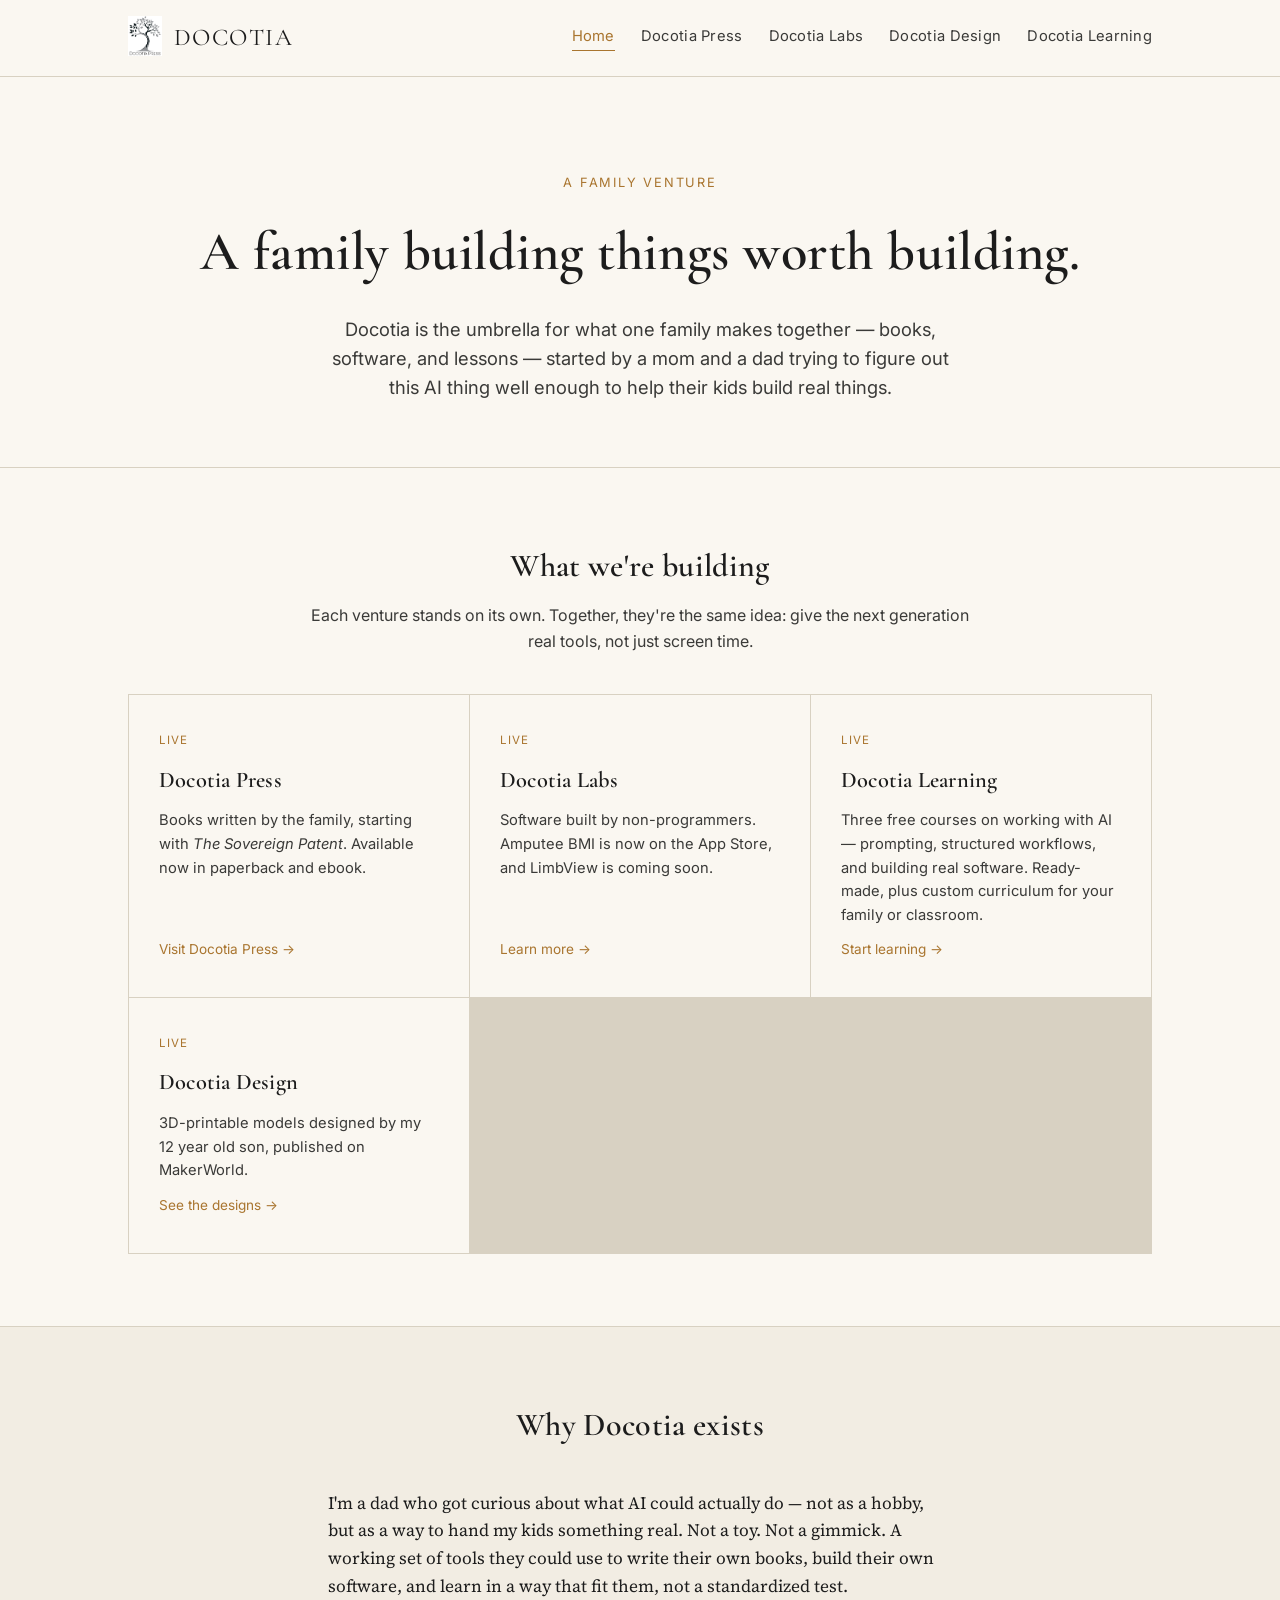
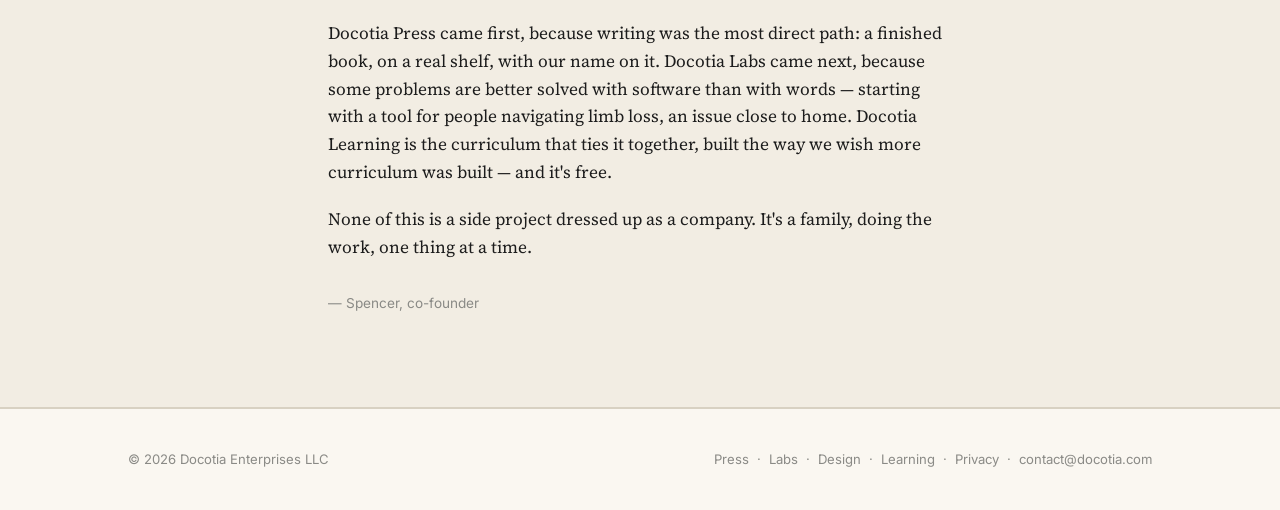
==== commit 66b827e3: "Add Docotia Design to nav and footer on all pages" ====
--- a/index.html
+++ b/index.html
@@ -91,6 +91,7 @@
     <span>
       <a href="press.html">Press</a> &nbsp;&middot;&nbsp;
       <a href="labs.html">Labs</a> &nbsp;&middot;&nbsp;
+      <a href="design.html">Design</a> &nbsp;&middot;&nbsp;
       <a href="learn/index.html">Learning</a> &nbsp;&middot;&nbsp;
       <a href="privacy.html">Privacy</a> &nbsp;&middot;&nbsp;
       <a href="mailto:contact@docotia.com">contact@docotia.com</a>
